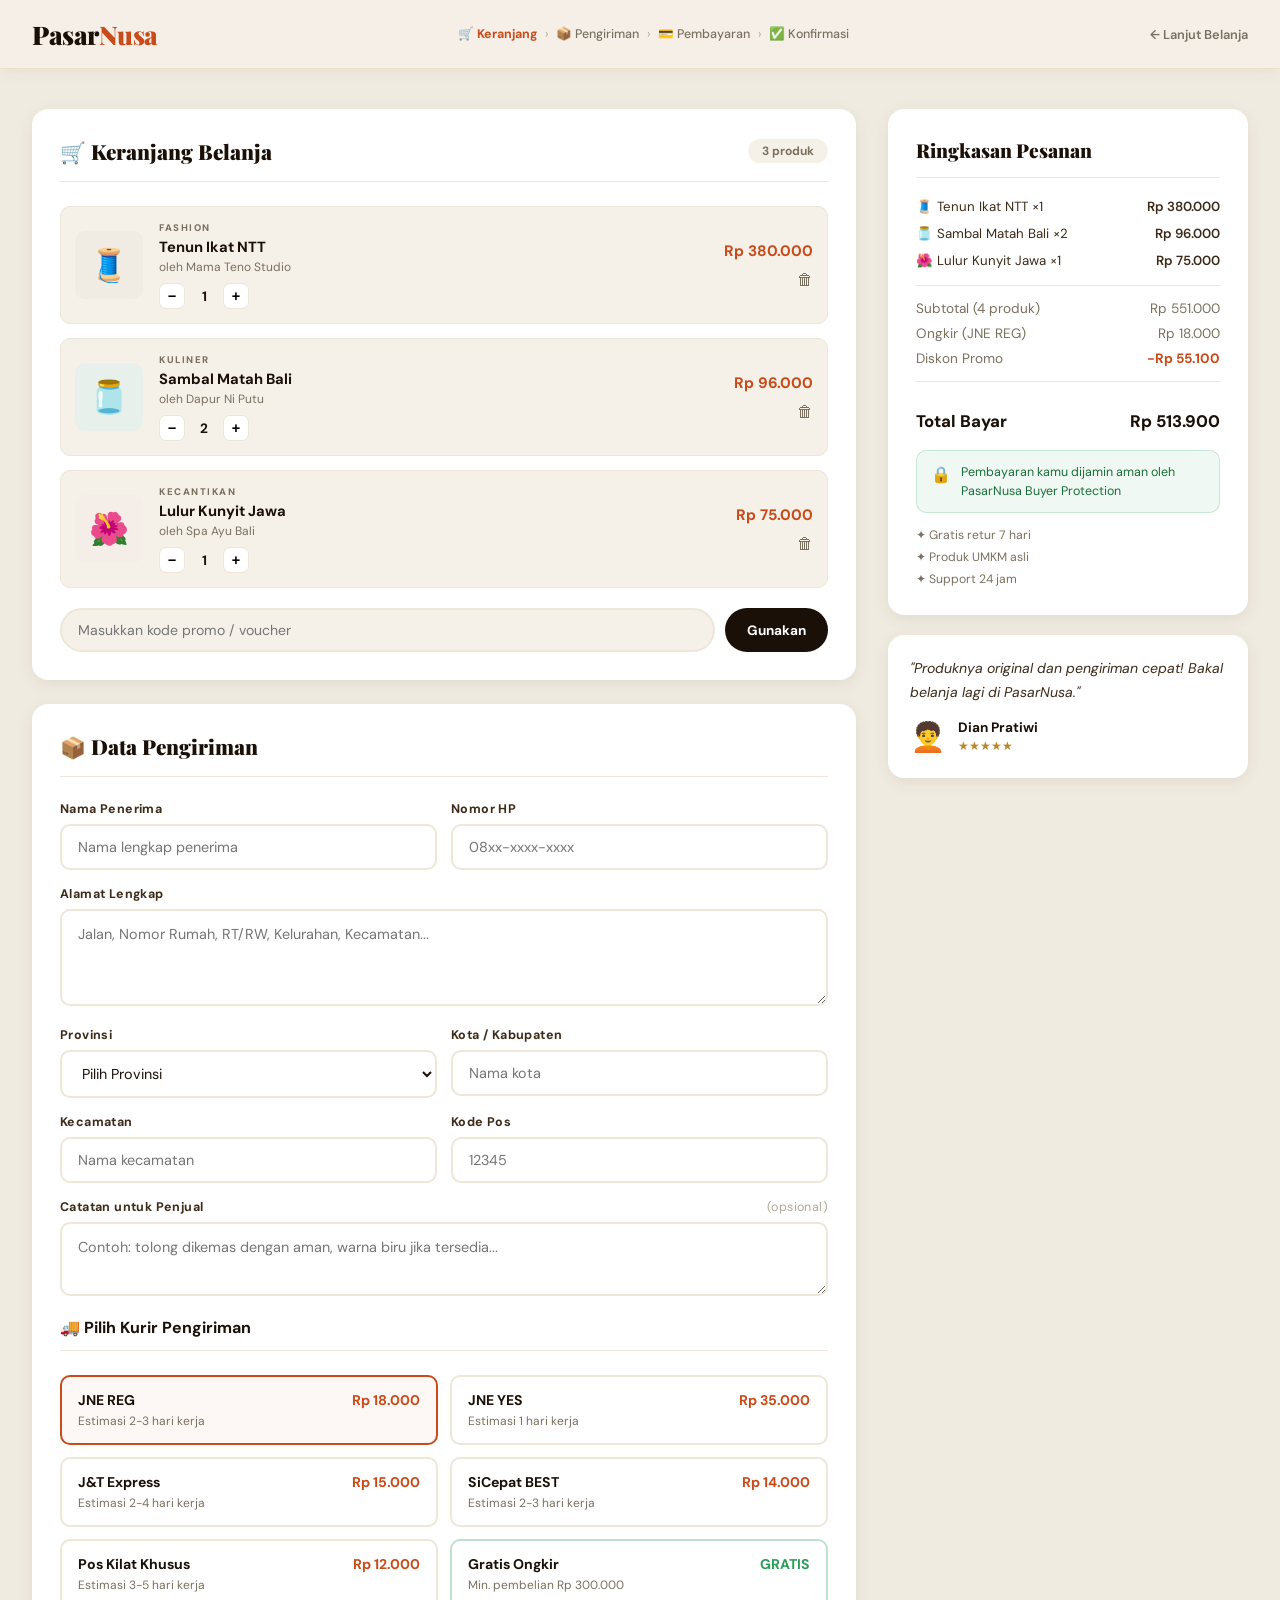
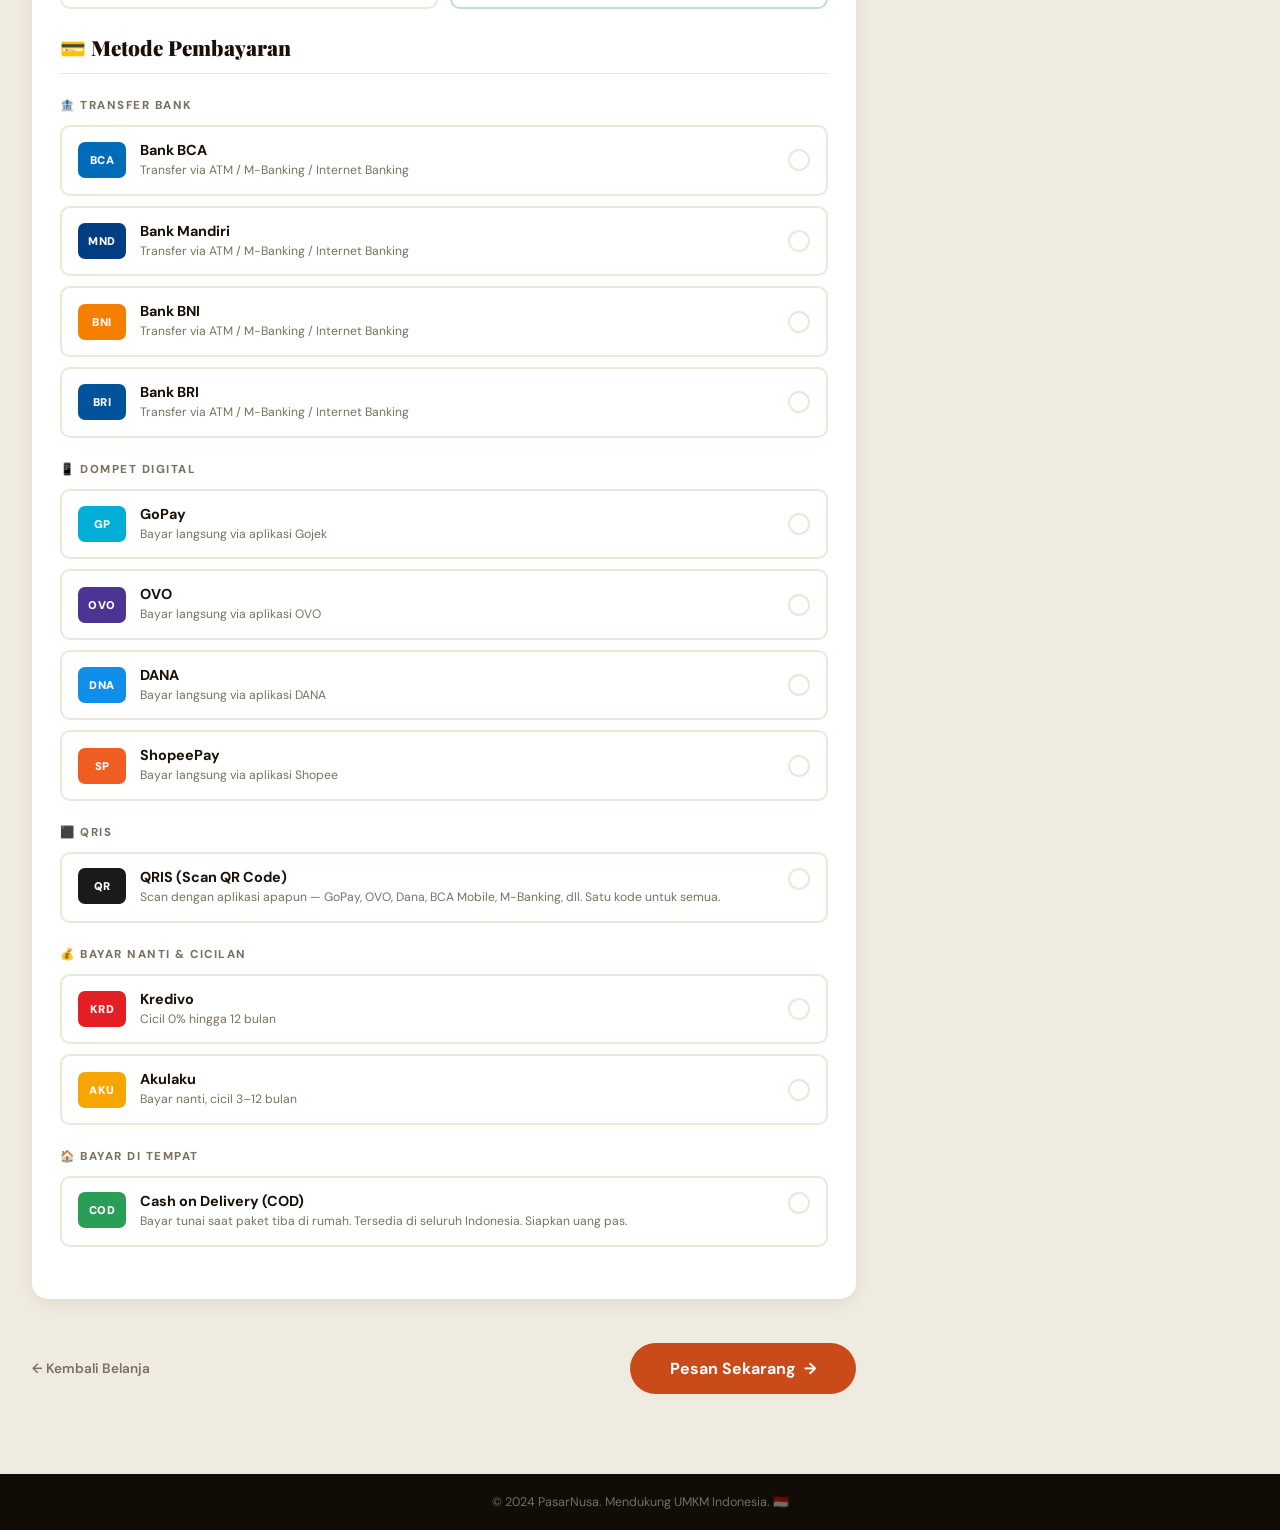
==== Checkout.html @ f9305c72 "home" ====
<!DOCTYPE html>
<html lang="id">
<head>
  <meta charset="UTF-8" />
  <meta name="viewport" content="width=device-width, initial-scale=1.0" />
  <title>Checkout — PasarNusa</title>
  <link rel="stylesheet" href="style.css" />
  <link href="https://fonts.googleapis.com/css2?family=Playfair+Display:ital,wght@0,700;0,900;1,700&family=DM+Sans:wght@300;400;500;600&display=swap" rel="stylesheet" />
</head>
<body class="checkout-page">

  <nav class="navbar">
    <div class="nav-container">
      <a href="index.html" class="logo">Pasar<span>Nusa</span></a>
      <div class="checkout-breadcrumb">
        <span class="crumb active">🛒 Keranjang</span>
        <span class="crumb-arrow">›</span>
        <span class="crumb">📦 Pengiriman</span>
        <span class="crumb-arrow">›</span>
        <span class="crumb">💳 Pembayaran</span>
        <span class="crumb-arrow">›</span>
        <span class="crumb">✅ Konfirmasi</span>
      </div>
      <a href="index.html" class="btn-ghost-nav">← Lanjut Belanja</a>
    </div>
  </nav>

  <main class="checkout-main">
    <div class="checkout-layout">

      <!-- ============ LEFT: FORM ============ -->
      <div class="checkout-left">

        <!-- SECTION 1: KERANJANG -->
        <div class="checkout-card">
          <div class="checkout-card-header">
            <h2>🛒 Keranjang Belanja</h2>
            <span class="item-count">3 produk</span>
          </div>

          <div class="cart-list">

            <div class="cart-row">
              <div class="cart-row-img" style="background:#f0ebe3;">🧵</div>
              <div class="cart-row-info">
                <p class="cart-row-cat">FASHION</p>
                <p class="cart-row-name">Tenun Ikat NTT</p>
                <p class="cart-row-seller">oleh Mama Teno Studio</p>
                <div class="cart-row-qty">
                  <button class="qty-btn" type="button">−</button>
                  <span class="qty-val">1</span>
                  <button class="qty-btn" type="button">+</button>
                </div>
              </div>
              <div class="cart-row-right">
                <p class="cart-row-price">Rp 380.000</p>
                <button class="cart-row-remove" type="button">🗑</button>
              </div>
            </div>

            <div class="cart-row">
              <div class="cart-row-img" style="background:#e8f0eb;">🫙</div>
              <div class="cart-row-info">
                <p class="cart-row-cat">KULINER</p>
                <p class="cart-row-name">Sambal Matah Bali</p>
                <p class="cart-row-seller">oleh Dapur Ni Putu</p>
                <div class="cart-row-qty">
                  <button class="qty-btn" type="button">−</button>
                  <span class="qty-val">2</span>
                  <button class="qty-btn" type="button">+</button>
                </div>
              </div>
              <div class="cart-row-right">
                <p class="cart-row-price">Rp 96.000</p>
                <button class="cart-row-remove" type="button">🗑</button>
              </div>
            </div>

            <div class="cart-row">
              <div class="cart-row-img" style="background:#f5eee8;">🌺</div>
              <div class="cart-row-info">
                <p class="cart-row-cat">KECANTIKAN</p>
                <p class="cart-row-name">Lulur Kunyit Jawa</p>
                <p class="cart-row-seller">oleh Spa Ayu Bali</p>
                <div class="cart-row-qty">
                  <button class="qty-btn" type="button">−</button>
                  <span class="qty-val">1</span>
                  <button class="qty-btn" type="button">+</button>
                </div>
              </div>
              <div class="cart-row-right">
                <p class="cart-row-price">Rp 75.000</p>
                <button class="cart-row-remove" type="button">🗑</button>
              </div>
            </div>

          </div>

          <!-- KODE PROMO -->
          <div class="promo-input-wrap">
            <input type="text" placeholder="Masukkan kode promo / voucher" class="promo-input" name="kode_promo" />
            <button type="button" class="btn-apply-promo">Gunakan</button>
          </div>
        </div>

        <!-- SECTION 2: PENGIRIMAN -->
        <div class="checkout-card">
          <div class="checkout-card-header">
            <h2>📦 Data Pengiriman</h2>
          </div>
          <form action="#" method="POST" id="formCheckout">

            <div class="form-row">
              <div class="form-group">
                <label>Nama Penerima</label>
                <input type="text" name="nama_penerima" placeholder="Nama lengkap penerima" required />
              </div>
              <div class="form-group">
                <label>Nomor HP</label>
                <input type="tel" name="no_hp" placeholder="08xx-xxxx-xxxx" required />
              </div>
            </div>

            <div class="form-group">
              <label>Alamat Lengkap</label>
              <textarea name="alamat" placeholder="Jalan, Nomor Rumah, RT/RW, Kelurahan, Kecamatan..." rows="3" required></textarea>
            </div>

            <div class="form-row">
              <div class="form-group">
                <label>Provinsi</label>
                <select name="provinsi" required>
                  <option value="" disabled selected>Pilih Provinsi</option>
                  <option>Aceh</option>
                  <option>Sumatera Utara</option>
                  <option>Sumatera Barat</option>
                  <option>Riau</option>
                  <option>DKI Jakarta</option>
                  <option>Jawa Barat</option>
                  <option>Jawa Tengah</option>
                  <option>DI Yogyakarta</option>
                  <option>Jawa Timur</option>
                  <option>Bali</option>
                  <option>Nusa Tenggara Barat</option>
                  <option>Nusa Tenggara Timur</option>
                  <option>Kalimantan Barat</option>
                  <option>Kalimantan Timur</option>
                  <option>Sulawesi Selatan</option>
                  <option>Papua</option>
                </select>
              </div>
              <div class="form-group">
                <label>Kota / Kabupaten</label>
                <input type="text" name="kota" placeholder="Nama kota" required />
              </div>
            </div>

            <div class="form-row">
              <div class="form-group">
                <label>Kecamatan</label>
                <input type="text" name="kecamatan" placeholder="Nama kecamatan" />
              </div>
              <div class="form-group">
                <label>Kode Pos</label>
                <input type="text" name="kode_pos" placeholder="12345" required />
              </div>
            </div>

            <div class="form-group">
              <label>Catatan untuk Penjual <span class="label-opt">(opsional)</span></label>
              <textarea name="catatan" placeholder="Contoh: tolong dikemas dengan aman, warna biru jika tersedia..." rows="2"></textarea>
            </div>

            <!-- KURIR -->
            <div class="checkout-card-header" style="margin-top:8px; padding:0 0 12px 0; border-bottom:1px solid var(--cream-dark);">
              <h3 style="font-size:1rem;">🚚 Pilih Kurir Pengiriman</h3>
            </div>
            <div class="kurir-grid">
              <label class="kurir-card">
                <input type="radio" name="kurir" value="jne_reg" checked />
                <div class="kurir-body">
                  <div class="kurir-top">
                    <span class="kurir-name">JNE REG</span>
                    <span class="kurir-price">Rp 18.000</span>
                  </div>
                  <p class="kurir-eta">Estimasi 2-3 hari kerja</p>
                </div>
              </label>
              <label class="kurir-card">
                <input type="radio" name="kurir" value="jne_yes" />
                <div class="kurir-body">
                  <div class="kurir-top">
                    <span class="kurir-name">JNE YES</span>
                    <span class="kurir-price">Rp 35.000</span>
                  </div>
                  <p class="kurir-eta">Estimasi 1 hari kerja</p>
                </div>
              </label>
              <label class="kurir-card">
                <input type="radio" name="kurir" value="j&t" />
                <div class="kurir-body">
                  <div class="kurir-top">
                    <span class="kurir-name">J&T Express</span>
                    <span class="kurir-price">Rp 15.000</span>
                  </div>
                  <p class="kurir-eta">Estimasi 2-4 hari kerja</p>
                </div>
              </label>
              <label class="kurir-card">
                <input type="radio" name="kurir" value="sicepat" />
                <div class="kurir-body">
                  <div class="kurir-top">
                    <span class="kurir-name">SiCepat BEST</span>
                    <span class="kurir-price">Rp 14.000</span>
                  </div>
                  <p class="kurir-eta">Estimasi 2-3 hari kerja</p>
                </div>
              </label>
              <label class="kurir-card">
                <input type="radio" name="kurir" value="pos_kilat" />
                <div class="kurir-body">
                  <div class="kurir-top">
                    <span class="kurir-name">Pos Kilat Khusus</span>
                    <span class="kurir-price">Rp 12.000</span>
                  </div>
                  <p class="kurir-eta">Estimasi 3-5 hari kerja</p>
                </div>
              </label>
              <label class="kurir-card kurir-gratis">
                <input type="radio" name="kurir" value="gratis" />
                <div class="kurir-body">
                  <div class="kurir-top">
                    <span class="kurir-name">Gratis Ongkir</span>
                    <span class="kurir-price gratis">GRATIS</span>
                  </div>
                  <p class="kurir-eta">Min. pembelian Rp 300.000</p>
                </div>
              </label>
            </div>

            <!-- ============ METODE PEMBAYARAN ============ -->
            <div class="checkout-card-header" style="margin-top:24px; padding:0 0 12px 0; border-bottom:1px solid var(--cream-dark);">
              <h2>💳 Metode Pembayaran</h2>
            </div>

            <!-- TRANSFER BANK -->
            <div class="payment-group">
              <p class="payment-group-label">🏦 Transfer Bank</p>
              <div class="payment-options">
                <label class="payment-card">
                  <input type="radio" name="pembayaran" value="bca" />
                  <div class="payment-body">
                    <div class="payment-logo bca">BCA</div>
                    <div class="payment-info">
                      <p class="payment-name">Bank BCA</p>
                      <p class="payment-desc">Transfer via ATM / M-Banking / Internet Banking</p>
                    </div>
                    <span class="payment-check">✓</span>
                  </div>
                </label>
                <label class="payment-card">
                  <input type="radio" name="pembayaran" value="mandiri" />
                  <div class="payment-body">
                    <div class="payment-logo mandiri">MND</div>
                    <div class="payment-info">
                      <p class="payment-name">Bank Mandiri</p>
                      <p class="payment-desc">Transfer via ATM / M-Banking / Internet Banking</p>
                    </div>
                    <span class="payment-check">✓</span>
                  </div>
                </label>
                <label class="payment-card">
                  <input type="radio" name="pembayaran" value="bni" />
                  <div class="payment-body">
                    <div class="payment-logo bni">BNI</div>
                    <div class="payment-info">
                      <p class="payment-name">Bank BNI</p>
                      <p class="payment-desc">Transfer via ATM / M-Banking / Internet Banking</p>
                    </div>
                    <span class="payment-check">✓</span>
                  </div>
                </label>
                <label class="payment-card">
                  <input type="radio" name="pembayaran" value="bri" />
                  <div class="payment-body">
                    <div class="payment-logo bri">BRI</div>
                    <div class="payment-info">
                      <p class="payment-name">Bank BRI</p>
                      <p class="payment-desc">Transfer via ATM / M-Banking / Internet Banking</p>
                    </div>
                    <span class="payment-check">✓</span>
                  </div>
                </label>
              </div>
            </div>

            <!-- DOMPET DIGITAL -->
            <div class="payment-group">
              <p class="payment-group-label">📱 Dompet Digital</p>
              <div class="payment-options">
                <label class="payment-card">
                  <input type="radio" name="pembayaran" value="gopay" />
                  <div class="payment-body">
                    <div class="payment-logo gopay">GP</div>
                    <div class="payment-info">
                      <p class="payment-name">GoPay</p>
                      <p class="payment-desc">Bayar langsung via aplikasi Gojek</p>
                    </div>
                    <span class="payment-check">✓</span>
                  </div>
                </label>
                <label class="payment-card">
                  <input type="radio" name="pembayaran" value="ovo" />
                  <div class="payment-body">
                    <div class="payment-logo ovo">OVO</div>
                    <div class="payment-info">
                      <p class="payment-name">OVO</p>
                      <p class="payment-desc">Bayar langsung via aplikasi OVO</p>
                    </div>
                    <span class="payment-check">✓</span>
                  </div>
                </label>
                <label class="payment-card">
                  <input type="radio" name="pembayaran" value="dana" />
                  <div class="payment-body">
                    <div class="payment-logo dana">DNA</div>
                    <div class="payment-info">
                      <p class="payment-name">DANA</p>
                      <p class="payment-desc">Bayar langsung via aplikasi DANA</p>
                    </div>
                    <span class="payment-check">✓</span>
                  </div>
                </label>
                <label class="payment-card">
                  <input type="radio" name="pembayaran" value="shopeepay" />
                  <div class="payment-body">
                    <div class="payment-logo spay">SP</div>
                    <div class="payment-info">
                      <p class="payment-name">ShopeePay</p>
                      <p class="payment-desc">Bayar langsung via aplikasi Shopee</p>
                    </div>
                    <span class="payment-check">✓</span>
                  </div>
                </label>
              </div>
            </div>

            <!-- QRIS -->
            <div class="payment-group">
              <p class="payment-group-label">⬛ QRIS</p>
              <div class="payment-options">
                <label class="payment-card payment-card-wide">
                  <input type="radio" name="pembayaran" value="qris" />
                  <div class="payment-body">
                    <div class="payment-logo qris">QR</div>
                    <div class="payment-info">
                      <p class="payment-name">QRIS (Scan QR Code)</p>
                      <p class="payment-desc">Scan dengan aplikasi apapun — GoPay, OVO, Dana, BCA Mobile, M-Banking, dll. Satu kode untuk semua.</p>
                    </div>
                    <span class="payment-check">✓</span>
                  </div>
                </label>
              </div>
            </div>

            <!-- PAYLATER / CICILAN -->
            <div class="payment-group">
              <p class="payment-group-label">💰 Bayar Nanti &amp; Cicilan</p>
              <div class="payment-options">
                <label class="payment-card">
                  <input type="radio" name="pembayaran" value="kredivo" />
                  <div class="payment-body">
                    <div class="payment-logo kredivo">KRD</div>
                    <div class="payment-info">
                      <p class="payment-name">Kredivo</p>
                      <p class="payment-desc">Cicil 0% hingga 12 bulan</p>
                    </div>
                    <span class="payment-check">✓</span>
                  </div>
                </label>
                <label class="payment-card">
                  <input type="radio" name="pembayaran" value="akulaku" />
                  <div class="payment-body">
                    <div class="payment-logo akulaku">AKU</div>
                    <div class="payment-info">
                      <p class="payment-name">Akulaku</p>
                      <p class="payment-desc">Bayar nanti, cicil 3–12 bulan</p>
                    </div>
                    <span class="payment-check">✓</span>
                  </div>
                </label>
              </div>
            </div>

            <!-- COD -->
            <div class="payment-group">
              <p class="payment-group-label">🏠 Bayar di Tempat</p>
              <div class="payment-options">
                <label class="payment-card payment-card-wide">
                  <input type="radio" name="pembayaran" value="cod" />
                  <div class="payment-body">
                    <div class="payment-logo cod">COD</div>
                    <div class="payment-info">
                      <p class="payment-name">Cash on Delivery (COD)</p>
                      <p class="payment-desc">Bayar tunai saat paket tiba di rumah. Tersedia di seluruh Indonesia. Siapkan uang pas.</p>
                    </div>
                    <span class="payment-check">✓</span>
                  </div>
                </label>
              </div>
            </div>

        </div><!-- end checkout-card -->

        <!-- SUBMIT -->
        <div class="checkout-submit-wrap">
          <a href="index.html" class="btn-back-belanja">← Kembali Belanja</a>
          <button type="submit" form="formCheckout" class="btn-pesan-sekarang">
            Pesan Sekarang &nbsp;→
          </button>
        </div>

        </form>
      </div><!-- end checkout-left -->

      <!-- ============ RIGHT: RINGKASAN ============ -->
      <div class="checkout-right">
        <div class="summary-card">
          <h3 class="summary-title">Ringkasan Pesanan</h3>

          <div class="summary-items">
            <div class="summary-item">
              <span>🧵 Tenun Ikat NTT ×1</span>
              <span>Rp 380.000</span>
            </div>
            <div class="summary-item">
              <span>🫙 Sambal Matah Bali ×2</span>
              <span>Rp 96.000</span>
            </div>
            <div class="summary-item">
              <span>🌺 Lulur Kunyit Jawa ×1</span>
              <span>Rp 75.000</span>
            </div>
          </div>

          <div class="summary-divider"></div>

          <div class="summary-row">
            <span>Subtotal (4 produk)</span>
            <span>Rp 551.000</span>
          </div>
          <div class="summary-row">
            <span>Ongkir (JNE REG)</span>
            <span>Rp 18.000</span>
          </div>
          <div class="summary-row diskon">
            <span>Diskon Promo</span>
            <span>−Rp 55.100</span>
          </div>

          <div class="summary-divider"></div>

          <div class="summary-total">
            <span>Total Bayar</span>
            <span>Rp 513.900</span>
          </div>

          <div class="summary-note">
            <span class="note-icon">🔒</span>
            <span>Pembayaran kamu dijamin aman oleh PasarNusa Buyer Protection</span>
          </div>

          <div class="summary-badges">
            <div class="s-badge">✦ Gratis retur 7 hari</div>
            <div class="s-badge">✦ Produk UMKM asli</div>
            <div class="s-badge">✦ Support 24 jam</div>
          </div>
        </div>

        <!-- TESTIMONI -->
        <div class="testi-card">
          <p class="testi-quote">"Produknya original dan pengiriman cepat! Bakal belanja lagi di PasarNusa."</p>
          <div class="testi-author">
            <span class="testi-avatar">🧑‍🦱</span>
            <div>
              <p class="testi-name">Dian Pratiwi</p>
              <p class="testi-stars">★★★★★</p>
            </div>
          </div>
        </div>
      </div>

    </div><!-- end checkout-layout -->
  </main>

  <!-- FOOTER minimal -->
  <footer class="footer-mini">
    <p>© 2024 PasarNusa. Mendukung UMKM Indonesia. 🇮🇩</p>
  </footer>

</body>
</html>
---- style.css ----
/* =========================================
   PASARNUSA — style.css  (Pure CSS, No JS)
   ========================================= */

/* --- RESET & ROOT --- */
*, *::before, *::after { box-sizing: border-box; margin: 0; padding: 0; }

:root {
  --cream:      #f5f0e8;
  --cream-dark: #ede6d9;
  --brown-dark: #1a1008;
  --brown:      #3d2b1a;
  --orange:     #c94b1a;
  --orange-lt:  #e05c2a;
  --gold:       #b8872a;
  --green:      #2a9d56;
  --white:      #ffffff;
  --gray:       #7a7060;
  --gray-lt:    #b0a898;
  --font-display: 'Playfair Display', Georgia, serif;
  --font-body:    'DM Sans', sans-serif;
  --radius:  16px;
  --radius-sm: 10px;
  --shadow:  0 8px 32px rgba(60,30,10,.12);
  --shadow-sm: 0 4px 16px rgba(60,30,10,.08);
}

html { scroll-behavior: smooth; }

body {
  font-family: var(--font-body);
  background: var(--cream);
  color: var(--brown-dark);
  overflow-x: hidden;
}

/* =========================================
   NAVBAR
   ========================================= */
.navbar {
  position: sticky; top: 0; z-index: 100;
  background: rgba(245,240,232,.95);
  backdrop-filter: blur(16px);
  border-bottom: 1px solid rgba(185,135,42,.15);
  box-shadow: 0 2px 16px rgba(60,30,10,.06);
}
.nav-container {
  max-width: 1280px; margin: 0 auto;
  display: flex; align-items: center; justify-content: space-between;
  padding: 0 32px; height: 68px;
  gap: 24px;
}
.logo {
  font-family: var(--font-display); font-size: 1.6rem; font-weight: 900;
  color: var(--brown-dark); text-decoration: none; letter-spacing: -.5px;
  flex-shrink: 0;
}
.logo span, .footer-logo span, .auth-logo span { color: var(--orange); }

.nav-links {
  display: flex; gap: 32px; list-style: none; flex: 1; justify-content: center;
}
.nav-links a {
  font-size: .78rem; font-weight: 600; letter-spacing: 1.5px;
  text-transform: uppercase; color: var(--brown); text-decoration: none;
  position: relative; padding-bottom: 4px;
  transition: color .2s;
}
.nav-links a::after {
  content: ''; position: absolute; bottom: 0; left: 0;
  width: 0; height: 2px; background: var(--orange);
  transition: width .3s;
}
.nav-links a:hover { color: var(--orange); }
.nav-links a:hover::after { width: 100%; }

.nav-actions { display: flex; gap: 10px; align-items: center; flex-shrink: 0; }

.btn-masuk {
  background: transparent; border: 2px solid var(--brown-dark);
  padding: 8px 22px; border-radius: 50px;
  font-family: var(--font-body); font-size: .85rem; font-weight: 600;
  text-decoration: none; color: var(--brown-dark);
  transition: all .25s; display: inline-block;
}
.btn-masuk:hover, .btn-masuk.nav-active {
  background: var(--brown-dark); color: var(--cream);
}
.btn-daftar {
  background: var(--orange); border: 2px solid var(--orange);
  color: white; padding: 8px 22px; border-radius: 50px;
  font-family: var(--font-body); font-size: .85rem; font-weight: 600;
  text-decoration: none; display: inline-block;
  transition: all .25s;
}
.btn-daftar:hover, .btn-daftar.nav-active { background: var(--orange-lt); transform: translateY(-1px); }
.btn-ghost-nav {
  font-size: .8rem; font-weight: 600; color: var(--gray);
  text-decoration: none; transition: color .2s; flex-shrink: 0;
}
.btn-ghost-nav:hover { color: var(--orange); }

.btn-cart {
  position: relative; background: var(--brown-dark); color: white;
  border: none; border-radius: 50px; padding: 8px 16px;
  font-size: .9rem; text-decoration: none; display: inline-flex; align-items: center; gap: 6px;
  transition: all .25s;
}
.btn-cart:hover { background: var(--orange); }
.cart-badge {
  background: var(--orange); color: white;
  font-size: .65rem; font-weight: 800;
  width: 20px; height: 20px; border-radius: 50%;
  display: inline-flex; align-items: center; justify-content: center;
  border: 2px solid var(--cream);
}

/* =========================================
   TICKER
   ========================================= */
.ticker-wrap {
  background: var(--brown-dark); color: var(--cream);
  overflow: hidden; padding: 10px 0;
}
.ticker {
  display: flex; gap: 60px; white-space: nowrap;
  animation: ticker 24s linear infinite;
  font-size: .72rem; font-weight: 600; letter-spacing: 1.5px;
}
.ticker span { flex-shrink: 0; }
@keyframes ticker {
  from { transform: translateX(0); }
  to   { transform: translateX(-50%); }
}

/* =========================================
   HERO
   ========================================= */
.hero {
  min-height: calc(100vh - 108px);
  display: grid; grid-template-columns: 1fr 1fr;
  align-items: center; gap: 40px;
  max-width: 1280px; margin: 0 auto;
  padding: 80px 32px 60px;
}
.hero-label {
  font-size: .72rem; font-weight: 700; letter-spacing: 2px;
  color: var(--orange); text-transform: uppercase;
  margin-bottom: 20px;
  animation: fadeUp .7s .1s both;
}
.hero-title {
  font-family: var(--font-display); font-size: clamp(2.8rem, 5vw, 4.6rem);
  font-weight: 900; line-height: 1.05; letter-spacing: -1px;
  animation: fadeUp .7s .2s both;
}
.hero-title em { font-style: italic; color: var(--orange); }

.hero-desc {
  margin-top: 20px; max-width: 440px;
  font-size: 1rem; line-height: 1.7; color: var(--gray);
  animation: fadeUp .7s .3s both;
}
.hero-btns {
  display: flex; gap: 16px; margin-top: 36px; flex-wrap: wrap;
  animation: fadeUp .7s .4s both;
}
.btn-primary {
  background: var(--brown-dark); color: var(--cream);
  padding: 14px 32px; border-radius: 50px;
  font-weight: 700; font-size: .95rem; text-decoration: none;
  display: inline-block; transition: all .25s;
}
.btn-primary:hover { background: var(--orange); transform: translateY(-2px); box-shadow: 0 8px 24px rgba(200,75,26,.3); }
.btn-ghost {
  color: var(--brown-dark); font-weight: 600; font-size: .95rem;
  text-decoration: none; padding: 14px 8px;
  border-bottom: 2px solid transparent; transition: all .2s;
}
.btn-ghost:hover { border-color: var(--orange); color: var(--orange); }

/* Hero Cards */
.hero-cards {
  display: flex; flex-direction: column; gap: 18px;
  animation: fadeUp .7s .3s both;
}
.hero-card {
  background: var(--white); border-radius: var(--radius);
  padding: 18px 20px; box-shadow: var(--shadow-sm);
  display: flex; align-items: center; gap: 14px;
  position: relative; transition: transform .3s, box-shadow .3s;
}
.hero-card:hover { transform: translateY(-4px); box-shadow: var(--shadow); }

.anim-float-1 { animation: float 3.5s ease-in-out infinite; }
.anim-float-2 { animation: float 3.5s ease-in-out infinite; animation-delay: .6s; }
.anim-float-3 { animation: float 3.5s ease-in-out infinite; animation-delay: 1.2s; }
@keyframes float {
  0%, 100% { transform: translateY(0); }
  50%       { transform: translateY(-7px); }
}

.badge {
  position: absolute; top: 12px; right: 12px;
  font-size: .58rem; font-weight: 800; letter-spacing: 1px;
  padding: 4px 10px; border-radius: 4px;
}
.badge-terlaris { background: var(--gold); color: white; }
.badge-baru     { background: var(--orange); color: white; }

.card-img { font-size: 2.4rem; width: 56px; text-align: center; flex-shrink: 0; }
.card-name { font-weight: 700; font-size: .9rem; }
.card-seller { font-size: .72rem; color: var(--gray); }
.card-price { color: var(--orange); font-weight: 700; font-size: .92rem; margin-top: 2px; }

.btn-add-cart {
  margin-left: auto; background: var(--brown-dark); color: white;
  border: none; border-radius: 20px; padding: 7px 14px;
  font-size: .72rem; font-weight: 600; cursor: pointer;
  transition: background .2s, transform .2s; flex-shrink: 0;
  text-decoration: none; display: inline-block;
}
.btn-add-cart:hover { background: var(--orange); transform: scale(1.05); }

/* =========================================
   SECTIONS COMMON
   ========================================= */
.inner { max-width: 1280px; margin: 0 auto; padding: 0 32px; }

.section-header {
  display: flex; justify-content: space-between; align-items: flex-end;
  margin-bottom: 40px;
}
.section-title {
  font-family: var(--font-display); font-size: 2.4rem;
  font-weight: 900; line-height: 1.1;
}
.section-title em { color: var(--orange); font-style: italic; }
.lihat-semua {
  font-size: .72rem; font-weight: 700; letter-spacing: 1.5px;
  color: var(--gray); text-decoration: none; transition: color .2s;
}
.lihat-semua:hover { color: var(--orange); }

/* =========================================
   KATEGORI
   ========================================= */
.kategori-section { background: white; padding: 80px 0; }

.kategori-grid {
  display: grid; grid-template-columns: repeat(4, 1fr); gap: 24px;
}
.kat-card {
  border: 2px solid var(--cream-dark); border-radius: var(--radius);
  padding: 36px 24px; cursor: pointer;
  transition: all .3s; background: var(--white);
  text-decoration: none; color: inherit; display: block;
}
.kat-card:hover {
  border-color: var(--orange); background: var(--cream);
  transform: translateY(-4px); box-shadow: var(--shadow-sm);
}
.kat-icon { font-size: 2.4rem; margin-bottom: 20px; }
.kat-name { font-weight: 700; font-size: 1rem; margin-bottom: 6px; }
.kat-count { font-size: .78rem; color: var(--gray); }

/* =========================================
   PRODUK
   ========================================= */
.produk-section { max-width: 1280px; margin: 0 auto; padding: 80px 32px; }

.produk-grid { display: grid; grid-template-columns: repeat(3, 1fr); gap: 28px; }

.produk-card {
  background: white; border-radius: var(--radius); overflow: hidden;
  box-shadow: var(--shadow-sm);
  transition: transform .3s, box-shadow .3s;
}
.produk-card:hover { transform: translateY(-6px); box-shadow: var(--shadow); }

.produk-img {
  height: 220px; display: flex; align-items: center;
  justify-content: center; font-size: 4rem;
  transition: transform .4s;
  overflow: hidden;
}
.produk-card:hover .produk-img { transform: scale(1.07); }

.produk-info { padding: 20px; }
.produk-cat {
  font-size: .62rem; font-weight: 800; letter-spacing: 2px;
  color: var(--gray); display: block; margin-bottom: 8px;
}
.produk-name { font-weight: 700; font-size: 1rem; margin-bottom: 4px; }
.produk-seller { font-size: .78rem; color: var(--gray); margin-bottom: 14px; }
.produk-footer { display: flex; justify-content: space-between; align-items: center; }
.produk-price { color: var(--orange); font-weight: 700; font-size: 1rem; }
.produk-stars { font-size: .72rem; color: var(--gold); margin-top: 3px; }

.btn-plus {
  width: 38px; height: 38px; border-radius: 10px;
  background: var(--brown-dark); color: white; border: none;
  font-size: 1.2rem; font-weight: 700; cursor: pointer;
  display: flex; align-items: center; justify-content: center;
  transition: all .25s; text-decoration: none;
}
.btn-plus:hover { background: var(--orange); transform: scale(1.1) rotate(90deg); }

/* =========================================
   PROMO BANNER
   ========================================= */
.promo-banner { padding: 0 32px 80px; }
.promo-inner {
  background: var(--brown-dark);
  border-radius: 24px; padding: 64px;
  display: flex; justify-content: space-between; align-items: center;
  gap: 40px; position: relative; overflow: hidden;
}
.promo-inner::before {
  content: ''; position: absolute; top: -40%; right: 35%;
  width: 280px; height: 280px; border-radius: 50%;
  background: radial-gradient(circle, rgba(200,75,26,.22), transparent 70%);
  pointer-events: none;
}
.promo-label {
  font-size: .68rem; letter-spacing: 2px; font-weight: 700;
  color: var(--gold); text-transform: uppercase; margin-bottom: 12px;
}
.promo-title {
  font-family: var(--font-display); font-size: 2.4rem;
  font-weight: 900; color: white; line-height: 1.15; margin-bottom: 16px;
}
.promo-title em { color: var(--gold); font-style: italic; }
.promo-desc { color: rgba(255,255,255,.6); font-size: .9rem; line-height: 1.65; max-width: 380px; }
.btn-klaim {
  margin-top: 28px; background: var(--orange); color: white;
  border: none; padding: 14px 36px; border-radius: 50px;
  font-family: var(--font-body); font-size: .9rem; font-weight: 700;
  cursor: pointer; transition: all .25s; display: inline-block; text-decoration: none;
}
.btn-klaim:hover { background: var(--orange-lt); transform: translateY(-2px); box-shadow: 0 8px 24px rgba(200,75,26,.4); }
.promo-badge-wrap { flex-shrink: 0; }
.badge-circle {
  width: 140px; height: 140px; border-radius: 50%;
  background: var(--orange); display: flex; flex-direction: column;
  align-items: center; justify-content: center;
  animation: spin-slow 12s linear infinite;
}
.badge-persen { font-family: var(--font-display); font-size: 2.8rem; font-weight: 900; color: white; line-height: 1; }
.badge-text { font-size: .58rem; font-weight: 800; letter-spacing: 1px; color: rgba(255,255,255,.8); margin-top: 4px; }
@keyframes spin-slow { to { transform: rotate(360deg); } }

/* =========================================
   FOOTER
   ========================================= */
.footer { background: #110d06; color: rgba(255,255,255,.65); padding: 64px 0 0; }
.footer-container {
  max-width: 1280px; margin: 0 auto; padding: 0 32px 48px;
  display: grid; grid-template-columns: 1.5fr 2fr; gap: 64px;
}
.footer-logo { font-family: var(--font-display); font-size: 1.5rem; font-weight: 900; color: white; margin-bottom: 12px; }
.footer-tagline { font-size: .85rem; line-height: 1.75; max-width: 280px; }
.footer-links { display: grid; grid-template-columns: repeat(3, 1fr); gap: 32px; }
.footer-col-title { font-size: .68rem; font-weight: 800; letter-spacing: 2px; color: white; margin-bottom: 16px; }
.footer-links ul { list-style: none; display: flex; flex-direction: column; gap: 10px; }
.footer-links a { color: rgba(255,255,255,.5); text-decoration: none; font-size: .85rem; transition: color .2s; }
.footer-links a:hover { color: var(--orange); }
.footer-bottom {
  max-width: 1280px; margin: 0 auto; padding: 20px 32px;
  display: flex; justify-content: space-between;
  border-top: 1px solid rgba(255,255,255,.08);
  font-size: .78rem;
}
.footer-mini {
  background: #110d06; color: rgba(255,255,255,.4);
  text-align: center; padding: 20px; font-size: .78rem;
}

/* =========================================
   AUTH PAGES (masuk.html / daftar.html)
   ========================================= */
.auth-page body, body.auth-page {
  background: var(--cream);
}
.auth-main {
  display: grid; grid-template-columns: 1fr 1fr;
  min-height: calc(100vh - 68px);
}

/* Left panel */
.auth-panel-left {
  background: var(--brown-dark);
  display: flex; align-items: center; justify-content: center;
  padding: 60px 48px;
  position: relative; overflow: hidden;
}
.auth-panel-left::before {
  content: ''; position: absolute;
  top: -20%; left: -20%; width: 60%; height: 60%; border-radius: 50%;
  background: radial-gradient(circle, rgba(200,75,26,.2), transparent 70%);
  pointer-events: none;
}
.auth-panel-left::after {
  content: ''; position: absolute;
  bottom: -20%; right: -10%; width: 50%; height: 50%; border-radius: 50%;
  background: radial-gradient(circle, rgba(185,135,42,.15), transparent 70%);
  pointer-events: none;
}
.daftar-panel { background: linear-gradient(145deg, #1a1008 0%, #2d1a0a 100%); }

.auth-panel-content { position: relative; z-index: 1; }
.auth-panel-badge {
  font-size: .65rem; font-weight: 800; letter-spacing: 2px;
  color: var(--gold); text-transform: uppercase;
  border: 1px solid rgba(185,135,42,.4);
  display: inline-block; padding: 6px 14px; border-radius: 20px;
  margin-bottom: 24px;
}
.auth-panel-title {
  font-family: var(--font-display); font-size: 2.6rem;
  font-weight: 900; line-height: 1.1; color: white; margin-bottom: 20px;
}
.auth-panel-title em { color: var(--gold); font-style: italic; }
.auth-panel-sub { color: rgba(255,255,255,.6); font-size: .9rem; line-height: 1.7; max-width: 300px; margin-bottom: 36px; }

.auth-panel-stats { display: flex; gap: 28px; margin-bottom: 40px; }
.auth-stat-num { font-family: var(--font-display); font-size: 1.6rem; font-weight: 900; color: white; line-height: 1; }
.auth-stat-label { font-size: .72rem; color: rgba(255,255,255,.5); margin-top: 4px; }

.auth-panel-deco {
  display: flex; gap: 14px; font-size: 1.6rem;
  animation: float 4s ease-in-out infinite;
}

.benefit-list { display: flex; flex-direction: column; gap: 16px; }
.benefit-item {
  display: flex; align-items: center; gap: 14px;
  color: rgba(255,255,255,.75); font-size: .9rem;
}
.benefit-icon { font-size: 1.3rem; flex-shrink: 0; }

/* Right panel */
.auth-panel-right {
  display: flex; align-items: center; justify-content: center;
  padding: 48px 32px; overflow-y: auto;
}
.auth-form-box { width: 100%; max-width: 440px; }
.auth-form-header { text-align: center; margin-bottom: 32px; }
.auth-logo {
  font-family: var(--font-display); font-size: 1.4rem; font-weight: 900;
  text-decoration: none; color: var(--brown-dark); display: inline-block; margin-bottom: 16px;
}
.auth-form-header h1 {
  font-family: var(--font-display); font-size: 1.9rem; font-weight: 900; margin-bottom: 6px;
}
.auth-form-sub { color: var(--gray); font-size: .88rem; }

/* Role tabs (Daftar) */
.role-tabs {
  display: grid; grid-template-columns: 1fr 1fr; gap: 10px; margin-bottom: 24px;
}
.role-tab { cursor: pointer; }
.role-tab input { display: none; }
.role-tab-label {
  display: flex; align-items: center; justify-content: center; gap: 8px;
  padding: 12px; border-radius: var(--radius-sm);
  border: 2px solid var(--cream-dark);
  font-size: .88rem; font-weight: 600; color: var(--gray);
  transition: all .2s; cursor: pointer; background: white;
}
.role-tab input:checked + .role-tab-label {
  border-color: var(--orange); background: rgba(200,75,26,.06); color: var(--orange);
}
.role-icon { font-size: 1.2rem; }

/* Form elements */
.auth-form { display: flex; flex-direction: column; gap: 0; }
.form-group { margin-bottom: 16px; }
.form-row { display: grid; grid-template-columns: 1fr 1fr; gap: 14px; }

.form-group label {
  display: flex; justify-content: space-between; align-items: center;
  font-size: .78rem; font-weight: 700; letter-spacing: .4px;
  color: var(--brown); margin-bottom: 7px;
}
.lupa-password { color: var(--orange); text-decoration: none; font-size: .76rem; font-weight: 500; }
.lupa-password:hover { text-decoration: underline; }
.label-opt { color: var(--gray-lt); font-weight: 400; }

.input-wrap { position: relative; }
.input-icon {
  position: absolute; left: 14px; top: 50%; transform: translateY(-50%);
  font-size: .9rem; pointer-events: none; color: var(--gray);
}
.input-wrap input,
.input-wrap select {
  width: 100%; padding: 12px 16px 12px 42px;
  border: 2px solid var(--cream-dark); border-radius: var(--radius-sm);
  background: white; font-family: var(--font-body);
  font-size: .9rem; color: var(--brown-dark); outline: none;
  transition: border-color .2s, box-shadow .2s;
}
.input-wrap input:focus,
.input-wrap select:focus {
  border-color: var(--orange);
  box-shadow: 0 0 0 3px rgba(200,75,26,.08);
}
/* For form-group without input-wrap */
.form-group > input,
.form-group > select,
.form-group > textarea {
  width: 100%; padding: 12px 16px;
  border: 2px solid var(--cream-dark); border-radius: var(--radius-sm);
  background: white; font-family: var(--font-body);
  font-size: .9rem; color: var(--brown-dark); outline: none;
  transition: border-color .2s;
}
.form-group > input:focus,
.form-group > select:focus,
.form-group > textarea:focus { border-color: var(--orange); }
.form-group > textarea { resize: vertical; line-height: 1.6; }

/* Checkbox */
.form-check { margin-bottom: 20px; }
.check-label {
  display: flex; align-items: flex-start; gap: 10px;
  font-size: .82rem; color: var(--brown); cursor: pointer; line-height: 1.5;
}
.check-label input[type="checkbox"] { display: none; }
.check-box {
  width: 18px; height: 18px; border-radius: 5px; flex-shrink: 0;
  border: 2px solid var(--cream-dark); background: white; margin-top: 1px;
  transition: all .2s; display: flex; align-items: center; justify-content: center;
}
.check-label input:checked ~ .check-box {
  background: var(--orange); border-color: var(--orange);
}
.check-label input:checked ~ .check-box::after {
  content: '✓'; color: white; font-size: .7rem; font-weight: 900;
}
.check-label a { color: var(--orange); }

.btn-auth-submit {
  width: 100%; background: var(--orange); color: white;
  border: none; padding: 14px; border-radius: 50px;
  font-family: var(--font-body); font-size: .95rem; font-weight: 700;
  cursor: pointer; transition: all .25s; margin-bottom: 20px;
}
.btn-auth-submit:hover { background: var(--orange-lt); transform: translateY(-1px); box-shadow: 0 6px 20px rgba(200,75,26,.3); }

.auth-divider {
  text-align: center; position: relative; margin-bottom: 18px;
}
.auth-divider::before {
  content: ''; position: absolute; top: 50%; left: 0; right: 0;
  height: 1px; background: var(--cream-dark);
}
.auth-divider span {
  position: relative; background: var(--cream); padding: 0 12px;
  font-size: .78rem; color: var(--gray-lt);
}

.auth-social { display: grid; grid-template-columns: 1fr 1fr; gap: 12px; margin-bottom: 20px; }
.btn-social {
  display: flex; align-items: center; justify-content: center; gap: 8px;
  padding: 11px; border: 2px solid var(--cream-dark); border-radius: 50px;
  font-size: .85rem; font-weight: 600; color: var(--brown); text-decoration: none;
  background: white; transition: all .2s;
}
.btn-social:hover { border-color: var(--orange); color: var(--orange); }
.social-icon {
  width: 22px; height: 22px; border-radius: 50%;
  display: flex; align-items: center; justify-content: center;
  font-weight: 900; font-size: .78rem;
}
.google { background: #ea4335; color: white; }
.fb     { background: #1877f2; color: white; }

.auth-switch { text-align: center; font-size: .82rem; color: var(--gray); }
.auth-switch a { color: var(--orange); font-weight: 700; text-decoration: none; }
.auth-switch a:hover { text-decoration: underline; }

/* =========================================
   CHECKOUT PAGE
   ========================================= */
.checkout-page { background: #f0ebe0; }

.checkout-breadcrumb {
  display: flex; align-items: center; gap: 8px;
  font-size: .78rem; flex: 1; justify-content: center;
}
.crumb { color: var(--gray); font-weight: 500; }
.crumb.active { color: var(--orange); font-weight: 700; }
.crumb-arrow { color: var(--gray-lt); }

.checkout-main {
  max-width: 1280px; margin: 0 auto; padding: 40px 32px 60px;
}
.checkout-layout {
  display: grid; grid-template-columns: 1fr 360px; gap: 32px; align-items: start;
}

/* Checkout card */
.checkout-card {
  background: white; border-radius: var(--radius); padding: 28px;
  box-shadow: var(--shadow-sm); margin-bottom: 24px;
}
.checkout-card-header {
  display: flex; align-items: center; justify-content: space-between;
  margin-bottom: 24px; padding-bottom: 16px;
  border-bottom: 1px solid var(--cream-dark);
}
.checkout-card-header h2 { font-family: var(--font-display); font-size: 1.3rem; font-weight: 900; }
.checkout-card-header h3 { font-weight: 700; }
.item-count {
  background: var(--cream); border-radius: 20px;
  padding: 4px 14px; font-size: .75rem; font-weight: 700; color: var(--gray);
}

/* Cart rows */
.cart-list { display: flex; flex-direction: column; gap: 14px; margin-bottom: 20px; }
.cart-row {
  display: flex; gap: 16px; align-items: center;
  padding: 14px; border-radius: var(--radius-sm);
  background: var(--cream); border: 1px solid var(--cream-dark);
}
.cart-row-img {
  width: 68px; height: 68px; border-radius: 10px; flex-shrink: 0;
  display: flex; align-items: center; justify-content: center; font-size: 2rem;
}
.cart-row-info { flex: 1; min-width: 0; }
.cart-row-cat { font-size: .6rem; font-weight: 800; letter-spacing: 1.5px; color: var(--gray); margin-bottom: 3px; }
.cart-row-name { font-weight: 700; font-size: .92rem; margin-bottom: 2px; }
.cart-row-seller { font-size: .75rem; color: var(--gray); margin-bottom: 8px; }
.cart-row-qty { display: flex; align-items: center; gap: 8px; }
.qty-btn {
  width: 26px; height: 26px; border-radius: 7px;
  border: 1.5px solid var(--cream-dark); background: white;
  font-size: .9rem; cursor: pointer; display: flex; align-items: center; justify-content: center;
  transition: all .2s; font-weight: 700;
}
.qty-btn:hover { background: var(--brown-dark); color: white; border-color: var(--brown-dark); }
.qty-val { font-size: .85rem; font-weight: 700; min-width: 22px; text-align: center; }
.cart-row-right { text-align: right; flex-shrink: 0; }
.cart-row-price { font-weight: 700; color: var(--orange); font-size: .95rem; margin-bottom: 8px; }
.cart-row-remove {
  background: none; border: none; cursor: pointer; font-size: 1rem;
  color: var(--gray); transition: color .2s;
}
.cart-row-remove:hover { color: #c00; }

/* Promo input */
.promo-input-wrap {
  display: flex; gap: 10px;
}
.promo-input {
  flex: 1; padding: 11px 16px; border: 2px solid var(--cream-dark);
  border-radius: 50px; font-family: var(--font-body); font-size: .88rem;
  outline: none; background: var(--cream);
  transition: border-color .2s;
}
.promo-input:focus { border-color: var(--orange); }
.btn-apply-promo {
  background: var(--brown-dark); color: white; border: none;
  padding: 11px 22px; border-radius: 50px; font-family: var(--font-body);
  font-size: .85rem; font-weight: 700; cursor: pointer; transition: background .2s;
  flex-shrink: 0;
}
.btn-apply-promo:hover { background: var(--orange); }

/* Kurir grid */
.kurir-grid {
  display: grid; grid-template-columns: repeat(2, 1fr); gap: 12px; margin-top: 16px;
}
.kurir-card {
  display: block; cursor: pointer;
}
.kurir-card input { display: none; }
.kurir-body {
  padding: 14px 16px; border: 2px solid var(--cream-dark);
  border-radius: var(--radius-sm); background: white;
  transition: all .2s;
}
.kurir-card input:checked + .kurir-body {
  border-color: var(--orange); background: rgba(200,75,26,.04);
}
.kurir-card:hover .kurir-body { border-color: var(--gray-lt); }
.kurir-top { display: flex; justify-content: space-between; align-items: center; margin-bottom: 4px; }
.kurir-name { font-weight: 700; font-size: .88rem; }
.kurir-price { font-weight: 700; color: var(--orange); font-size: .88rem; }
.kurir-price.gratis { color: var(--green); }
.kurir-eta { font-size: .75rem; color: var(--gray); }
.kurir-gratis .kurir-body { border-color: rgba(42,157,86,.3); }
.kurir-gratis input:checked + .kurir-body { border-color: var(--green); background: rgba(42,157,86,.04); }

/* Payment groups */
.payment-group { margin-bottom: 24px; }
.payment-group-label {
  font-size: .72rem; font-weight: 800; letter-spacing: 1.5px;
  text-transform: uppercase; color: var(--gray);
  margin-bottom: 12px; display: block;
}
.payment-options { display: flex; flex-direction: column; gap: 10px; }

.payment-card { display: block; cursor: pointer; }
.payment-card input { display: none; }
.payment-body {
  display: flex; align-items: center; gap: 14px;
  padding: 14px 16px; border: 2px solid var(--cream-dark);
  border-radius: var(--radius-sm); background: white; transition: all .2s;
}
.payment-card input:checked + .payment-body {
  border-color: var(--orange); background: rgba(200,75,26,.04);
}
.payment-card:hover .payment-body { border-color: var(--gray-lt); }
.payment-card-wide .payment-body { align-items: flex-start; }

.payment-logo {
  width: 48px; height: 36px; border-radius: 7px; flex-shrink: 0;
  display: flex; align-items: center; justify-content: center;
  font-size: .7rem; font-weight: 900; letter-spacing: .5px; color: white;
}
.bca     { background: #006cb7; }
.mandiri { background: #003d82; }
.bni     { background: #f77f00; }
.bri     { background: #00529b; }
.gopay   { background: #00aed6; }
.ovo     { background: #4c3494; }
.dana    { background: #118ee9; }
.spay    { background: #f05d23; }
.qris    { background: #1a1a1a; }
.kredivo { background: #e31e24; }
.akulaku { background: #f7a500; }
.cod     { background: var(--green); }

.payment-info { flex: 1; }
.payment-name { font-weight: 700; font-size: .9rem; margin-bottom: 3px; }
.payment-desc { font-size: .76rem; color: var(--gray); line-height: 1.45; }
.payment-check {
  width: 22px; height: 22px; border-radius: 50%;
  border: 2px solid var(--cream-dark); display: flex; align-items: center;
  justify-content: center; font-size: .65rem; font-weight: 900;
  color: transparent; flex-shrink: 0; transition: all .2s;
}
.payment-card input:checked ~ * .payment-check,
.payment-card input:checked + .payment-body .payment-check {
  background: var(--orange); border-color: var(--orange); color: white;
}

/* Checkout submit */
.checkout-submit-wrap {
  display: flex; justify-content: space-between; align-items: center;
  margin-top: 8px; padding: 20px 0;
}
.btn-back-belanja {
  color: var(--gray); text-decoration: none; font-size: .85rem; font-weight: 600;
  transition: color .2s;
}
.btn-back-belanja:hover { color: var(--orange); }
.btn-pesan-sekarang {
  background: var(--orange); color: white; border: none;
  padding: 15px 40px; border-radius: 50px;
  font-family: var(--font-body); font-size: 1rem; font-weight: 700;
  cursor: pointer; transition: all .25s;
}
.btn-pesan-sekarang:hover { background: var(--orange-lt); transform: translateY(-2px); box-shadow: 0 8px 24px rgba(200,75,26,.35); }

/* Summary card (right) */
.summary-card {
  background: white; border-radius: var(--radius); padding: 28px;
  box-shadow: var(--shadow-sm); position: sticky; top: 90px;
}
.summary-title {
  font-family: var(--font-display); font-size: 1.2rem; font-weight: 900;
  margin-bottom: 20px; padding-bottom: 14px; border-bottom: 1px solid var(--cream-dark);
}
.summary-items { margin-bottom: 16px; display: flex; flex-direction: column; gap: 10px; }
.summary-item {
  display: flex; justify-content: space-between; align-items: flex-start;
  font-size: .83rem; color: var(--brown);
}
.summary-item span:last-child { font-weight: 600; flex-shrink: 0; margin-left: 8px; }

.summary-divider { height: 1px; background: var(--cream-dark); margin: 14px 0; }
.summary-row {
  display: flex; justify-content: space-between;
  font-size: .85rem; color: var(--gray); margin-bottom: 8px;
}
.summary-row.diskon span:last-child { color: var(--orange); font-weight: 700; }
.summary-total {
  display: flex; justify-content: space-between;
  font-weight: 800; font-size: 1.05rem; color: var(--brown-dark);
  padding-top: 14px; margin-top: 6px;
}
.summary-note {
  display: flex; align-items: flex-start; gap: 10px;
  background: rgba(42,157,86,.07); border: 1px solid rgba(42,157,86,.2);
  border-radius: 10px; padding: 12px 14px; margin-top: 18px;
  font-size: .78rem; color: #1a6e3a; line-height: 1.5;
}
.note-icon { font-size: 1rem; flex-shrink: 0; }
.summary-badges {
  margin-top: 14px; display: flex; flex-direction: column; gap: 6px;
}
.s-badge { font-size: .76rem; color: var(--gray); }

/* Testimoni card */
.testi-card {
  background: white; border-radius: var(--radius); padding: 22px;
  box-shadow: var(--shadow-sm); margin-top: 20px;
}
.testi-quote {
  font-size: .88rem; line-height: 1.65; color: var(--brown); font-style: italic;
  margin-bottom: 14px;
}
.testi-author { display: flex; align-items: center; gap: 12px; }
.testi-avatar { font-size: 1.8rem; }
.testi-name { font-weight: 700; font-size: .85rem; }
.testi-stars { color: var(--gold); font-size: .75rem; margin-top: 2px; }

/* =========================================
   ANIMATIONS
   ========================================= */
@keyframes fadeUp {
  from { opacity: 0; transform: translateY(24px); }
  to   { opacity: 1; transform: translateY(0); }
}

/* =========================================
   RESPONSIVE
   ========================================= */
@media (max-width: 1024px) {
  .hero { grid-template-columns: 1fr; text-align: center; min-height: auto; padding-top: 60px; }
  .hero-desc { margin: 20px auto; }
  .hero-btns { justify-content: center; }
  .hero-cards { flex-direction: row; flex-wrap: wrap; justify-content: center; }
  .hero-card { max-width: 280px; }
  .produk-grid { grid-template-columns: repeat(2, 1fr); }
  .auth-main { grid-template-columns: 1fr; }
  .auth-panel-left { display: none; }
  .checkout-layout { grid-template-columns: 1fr; }
  .checkout-right { order: -1; }
  .summary-card { position: static; }
}

@media (max-width: 768px) {
  .nav-links { display: none; }
  .kategori-grid { grid-template-columns: repeat(2, 1fr); }
  .produk-grid { grid-template-columns: 1fr; }
  .promo-inner { flex-direction: column; text-align: center; padding: 40px 24px; }
  .footer-container { grid-template-columns: 1fr; gap: 32px; }
  .footer-links { grid-template-columns: repeat(2, 1fr); }
  .form-row { grid-template-columns: 1fr; }
  .kurir-grid { grid-template-columns: 1fr; }
  .nav-container { padding: 0 16px; }
  .inner { padding: 0 16px; }
  .checkout-breadcrumb { display: none; }
}
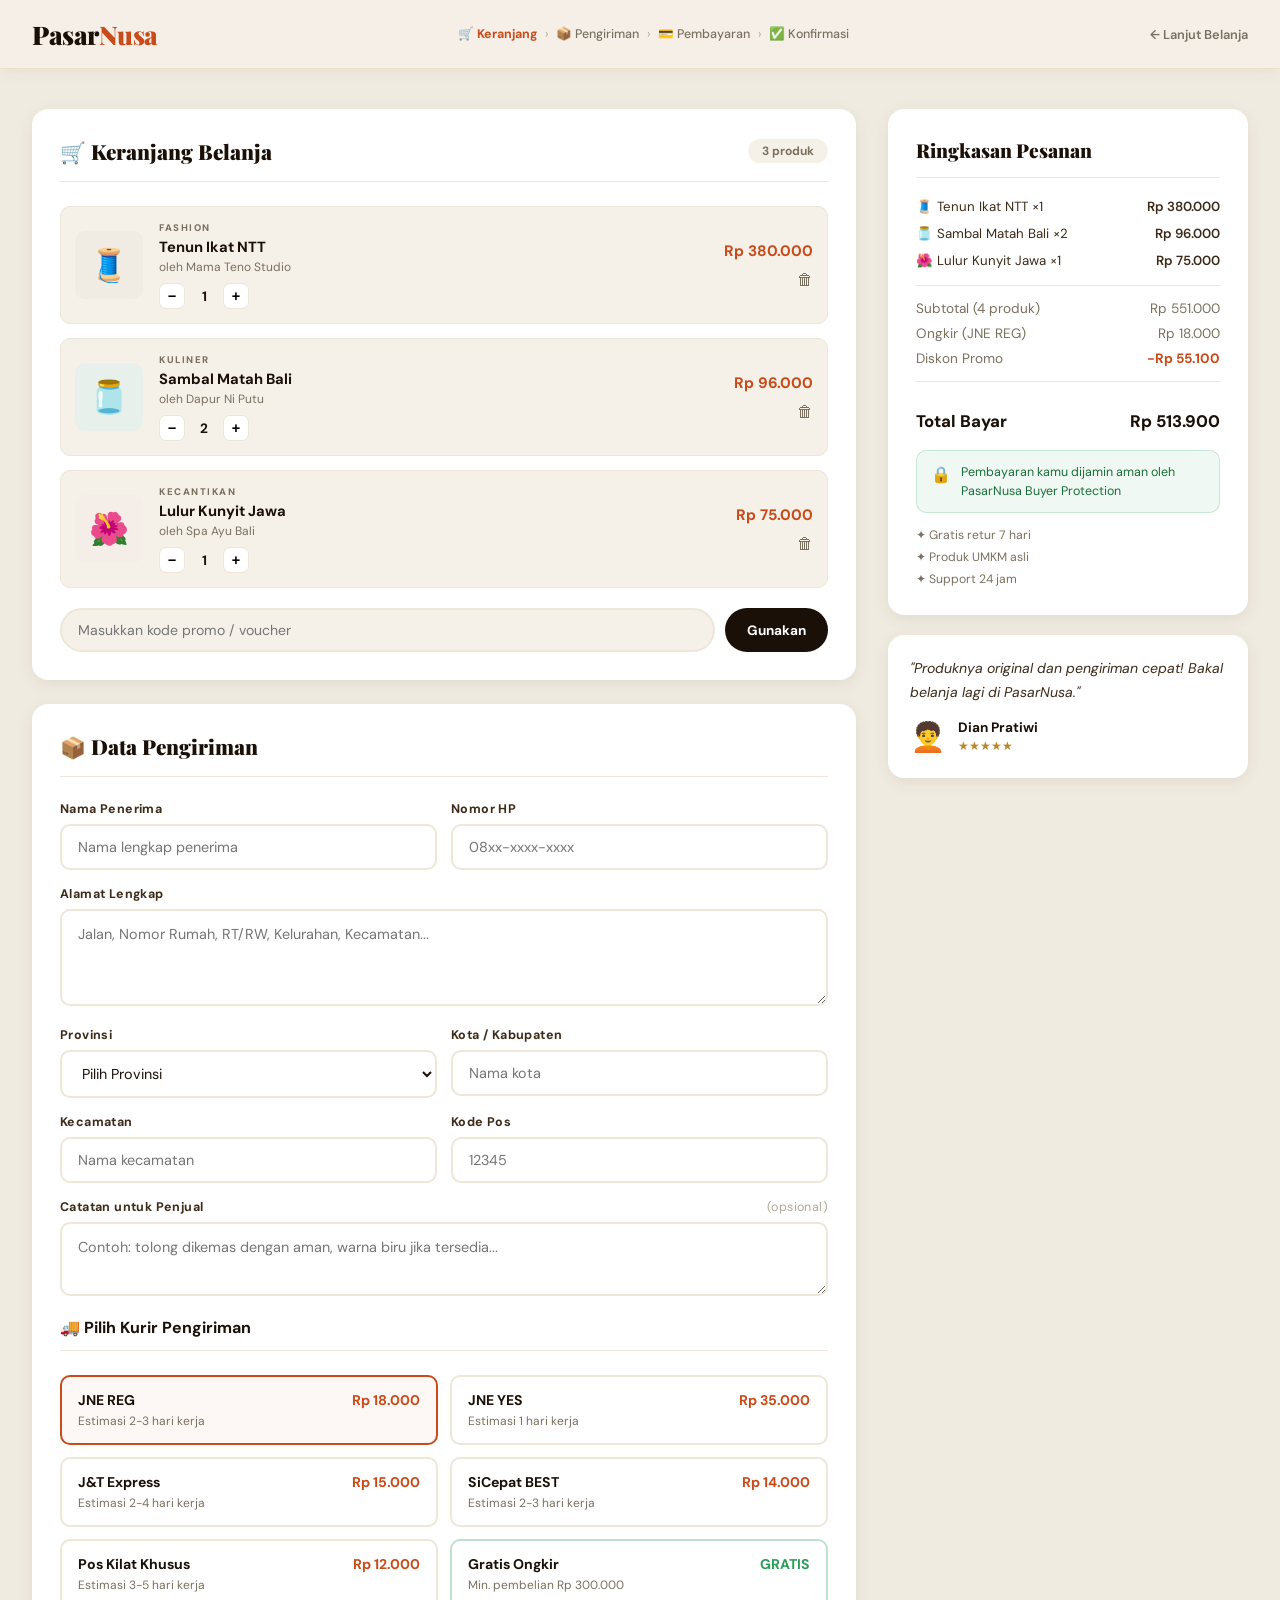
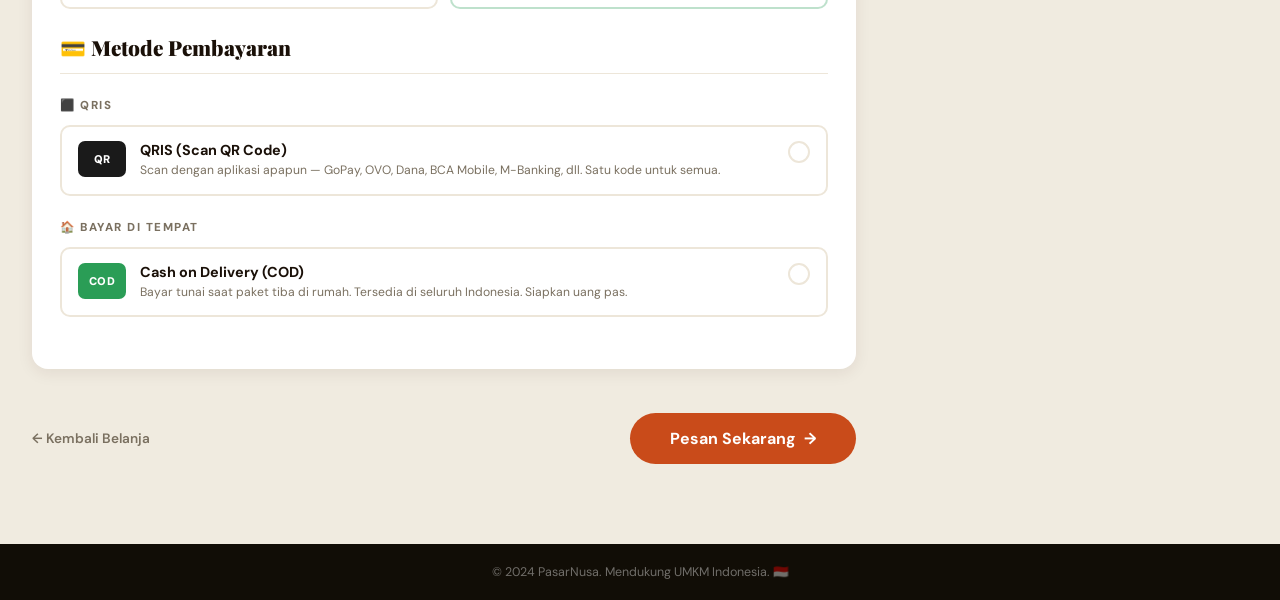
==== commit c9d9bd0d: "lepleplfple" ====
--- a/Checkout.html
+++ b/Checkout.html
@@ -11,7 +11,7 @@
 
   <nav class="navbar">
     <div class="nav-container">
-      <a href="index.html" class="logo">Pasar<span>Nusa</span></a>
+      <a href="Home.html" class="logo">Pasar<span>Nusa</span></a>
       <div class="checkout-breadcrumb">
         <span class="crumb active">🛒 Keranjang</span>
         <span class="crumb-arrow">›</span>
@@ -21,7 +21,7 @@
         <span class="crumb-arrow">›</span>
         <span class="crumb">✅ Konfirmasi</span>
       </div>
-      <a href="index.html" class="btn-ghost-nav">← Lanjut Belanja</a>
+      <a href="Home.html" class="btn-ghost-nav">← Lanjut Belanja</a>
     </div>
   </nav>
 
@@ -243,108 +243,6 @@
               <h2>💳 Metode Pembayaran</h2>
             </div>
 
-            <!-- TRANSFER BANK -->
-            <div class="payment-group">
-              <p class="payment-group-label">🏦 Transfer Bank</p>
-              <div class="payment-options">
-                <label class="payment-card">
-                  <input type="radio" name="pembayaran" value="bca" />
-                  <div class="payment-body">
-                    <div class="payment-logo bca">BCA</div>
-                    <div class="payment-info">
-                      <p class="payment-name">Bank BCA</p>
-                      <p class="payment-desc">Transfer via ATM / M-Banking / Internet Banking</p>
-                    </div>
-                    <span class="payment-check">✓</span>
-                  </div>
-                </label>
-                <label class="payment-card">
-                  <input type="radio" name="pembayaran" value="mandiri" />
-                  <div class="payment-body">
-                    <div class="payment-logo mandiri">MND</div>
-                    <div class="payment-info">
-                      <p class="payment-name">Bank Mandiri</p>
-                      <p class="payment-desc">Transfer via ATM / M-Banking / Internet Banking</p>
-                    </div>
-                    <span class="payment-check">✓</span>
-                  </div>
-                </label>
-                <label class="payment-card">
-                  <input type="radio" name="pembayaran" value="bni" />
-                  <div class="payment-body">
-                    <div class="payment-logo bni">BNI</div>
-                    <div class="payment-info">
-                      <p class="payment-name">Bank BNI</p>
-                      <p class="payment-desc">Transfer via ATM / M-Banking / Internet Banking</p>
-                    </div>
-                    <span class="payment-check">✓</span>
-                  </div>
-                </label>
-                <label class="payment-card">
-                  <input type="radio" name="pembayaran" value="bri" />
-                  <div class="payment-body">
-                    <div class="payment-logo bri">BRI</div>
-                    <div class="payment-info">
-                      <p class="payment-name">Bank BRI</p>
-                      <p class="payment-desc">Transfer via ATM / M-Banking / Internet Banking</p>
-                    </div>
-                    <span class="payment-check">✓</span>
-                  </div>
-                </label>
-              </div>
-            </div>
-
-            <!-- DOMPET DIGITAL -->
-            <div class="payment-group">
-              <p class="payment-group-label">📱 Dompet Digital</p>
-              <div class="payment-options">
-                <label class="payment-card">
-                  <input type="radio" name="pembayaran" value="gopay" />
-                  <div class="payment-body">
-                    <div class="payment-logo gopay">GP</div>
-                    <div class="payment-info">
-                      <p class="payment-name">GoPay</p>
-                      <p class="payment-desc">Bayar langsung via aplikasi Gojek</p>
-                    </div>
-                    <span class="payment-check">✓</span>
-                  </div>
-                </label>
-                <label class="payment-card">
-                  <input type="radio" name="pembayaran" value="ovo" />
-                  <div class="payment-body">
-                    <div class="payment-logo ovo">OVO</div>
-                    <div class="payment-info">
-                      <p class="payment-name">OVO</p>
-                      <p class="payment-desc">Bayar langsung via aplikasi OVO</p>
-                    </div>
-                    <span class="payment-check">✓</span>
-                  </div>
-                </label>
-                <label class="payment-card">
-                  <input type="radio" name="pembayaran" value="dana" />
-                  <div class="payment-body">
-                    <div class="payment-logo dana">DNA</div>
-                    <div class="payment-info">
-                      <p class="payment-name">DANA</p>
-                      <p class="payment-desc">Bayar langsung via aplikasi DANA</p>
-                    </div>
-                    <span class="payment-check">✓</span>
-                  </div>
-                </label>
-                <label class="payment-card">
-                  <input type="radio" name="pembayaran" value="shopeepay" />
-                  <div class="payment-body">
-                    <div class="payment-logo spay">SP</div>
-                    <div class="payment-info">
-                      <p class="payment-name">ShopeePay</p>
-                      <p class="payment-desc">Bayar langsung via aplikasi Shopee</p>
-                    </div>
-                    <span class="payment-check">✓</span>
-                  </div>
-                </label>
-              </div>
-            </div>
-
             <!-- QRIS -->
             <div class="payment-group">
               <p class="payment-group-label">⬛ QRIS</p>
@@ -363,35 +261,6 @@
               </div>
             </div>
 
-            <!-- PAYLATER / CICILAN -->
-            <div class="payment-group">
-              <p class="payment-group-label">💰 Bayar Nanti &amp; Cicilan</p>
-              <div class="payment-options">
-                <label class="payment-card">
-                  <input type="radio" name="pembayaran" value="kredivo" />
-                  <div class="payment-body">
-                    <div class="payment-logo kredivo">KRD</div>
-                    <div class="payment-info">
-                      <p class="payment-name">Kredivo</p>
-                      <p class="payment-desc">Cicil 0% hingga 12 bulan</p>
-                    </div>
-                    <span class="payment-check">✓</span>
-                  </div>
-                </label>
-                <label class="payment-card">
-                  <input type="radio" name="pembayaran" value="akulaku" />
-                  <div class="payment-body">
-                    <div class="payment-logo akulaku">AKU</div>
-                    <div class="payment-info">
-                      <p class="payment-name">Akulaku</p>
-                      <p class="payment-desc">Bayar nanti, cicil 3–12 bulan</p>
-                    </div>
-                    <span class="payment-check">✓</span>
-                  </div>
-                </label>
-              </div>
-            </div>
-
             <!-- COD -->
             <div class="payment-group">
               <p class="payment-group-label">🏠 Bayar di Tempat</p>
@@ -414,7 +283,7 @@
 
         <!-- SUBMIT -->
         <div class="checkout-submit-wrap">
-          <a href="index.html" class="btn-back-belanja">← Kembali Belanja</a>
+          <a href="Home.html" class="btn-back-belanja">← Kembali Belanja</a>
           <button type="submit" form="formCheckout" class="btn-pesan-sekarang">
             Pesan Sekarang &nbsp;→
           </button>
